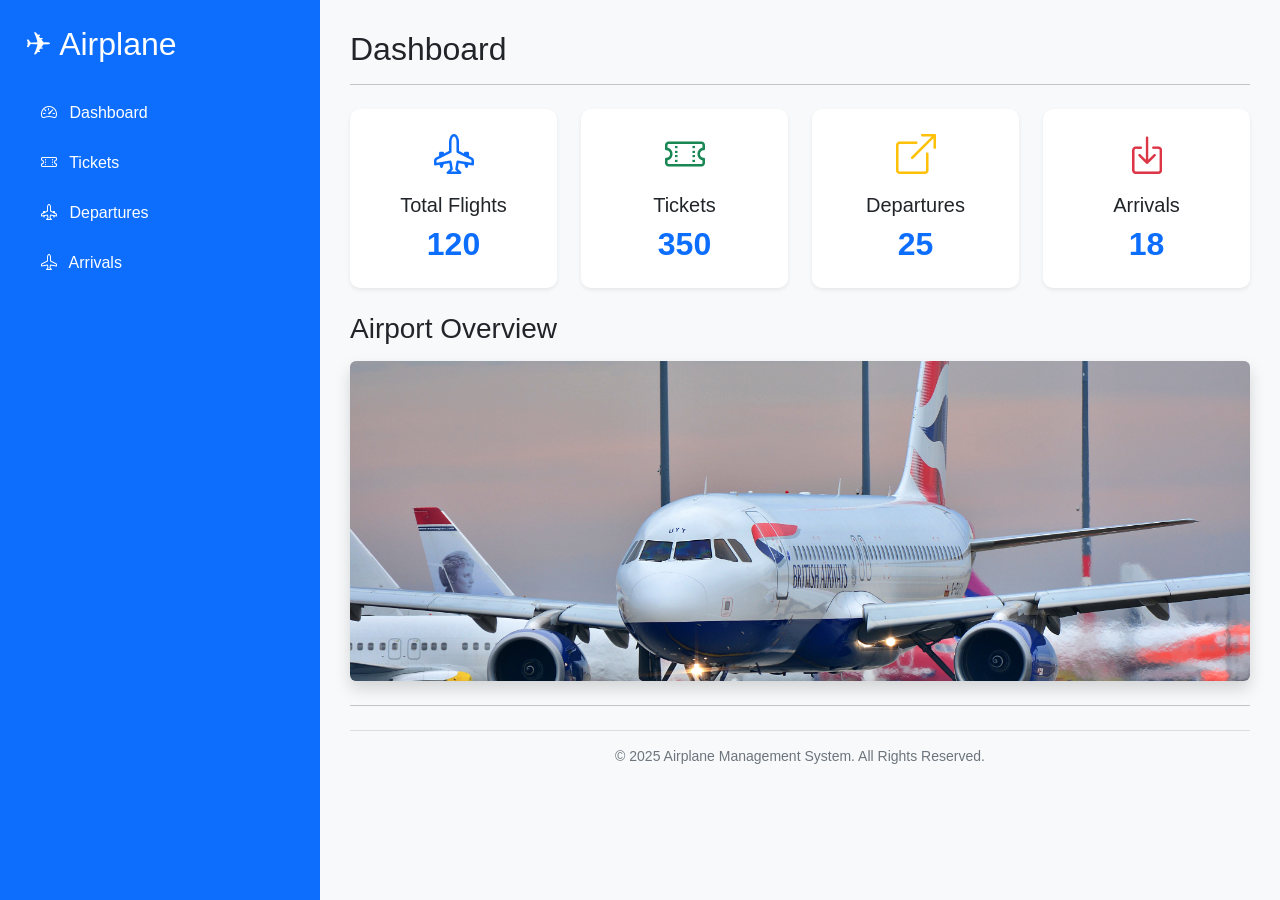
==== index.html @ 70f8caa6 "Initial commit of Airplane Management System" ====
<!DOCTYPE html>
<html lang="en">

<head>
    <meta charset="UTF-8">
    <meta name="viewport" content="width=device-width, initial-scale=1.0">

    <title>Dashboard | Airplane Management System</title>

    <!-- Bootstrap CSS -->
    <link href="https://cdn.jsdelivr.net/npm/bootstrap@5.3.7/dist/css/bootstrap.min.css" rel="stylesheet">
    <!-- Bootstrap Icons -->
<link rel="stylesheet" href="https://cdn.jsdelivr.net/npm/bootstrap-icons@1.11.3/font/bootstrap-icons.min.css">

    <!-- Custom CSS -->
    <link rel="stylesheet" href="css/style.css">
</head>

<body>

    <div class="container-fluid">
        <div class="row">

            <!-- ================= Sidebar Start ================= -->
            <div class="col-md-3 sidebar">

                <h2 class="logo">✈ Airplane</h2>

                <ul class="nav flex-column">

    <li class="nav-item">
        <a href="index.html" class="nav-link active">
            <i class="bi bi-speedometer2"></i> Dashboard
        </a>
    </li>

    <li class="nav-item">
        <a href="tickets.html" class="nav-link">
            <i class="bi bi-ticket-perforated"></i> Tickets
        </a>
    </li>

    <li class="nav-item">
        <a href="departures.html" class="nav-link">
            <i class="bi bi-airplane-engines"></i> Departures
        </a>
    </li>

    <li class="nav-item">
        <a href="arrivals.html" class="nav-link">
            <i class="bi bi-airplane"></i> Arrivals
        </a>
    </li>

</ul>

            </div>
            <!-- ================= Sidebar End ================= -->


            <!-- ================= Main Content Start ================= -->
            <div class="col-md-9 main-content">

                <h2 class="mb-3">Dashboard</h2>

                <hr class="mb-4">

                <div class="row">

                    <!-- Card 1 -->
                    <div class="col-md-3 mb-4">
                        <div class="card shadow-sm">
                            <div class="card-body text-center">
    <i class="bi bi-airplane-engines fs-1 text-primary"></i>
    <h5 class="mt-2">Total Flights</h5>
    <h2>120</h2>
</div>
                        </div>
                    </div>

                    <!-- Card 2 -->
                    <div class="col-md-3 mb-4">
                        <div class="card shadow-sm">
                            <div class="card-body text-center">
    <i class="bi bi-ticket-perforated fs-1 text-success"></i>
    <h5 class="mt-2">Tickets</h5>
    <h2>350</h2>
</div>
                        </div>
                    </div>

                    <!-- Card 3 -->
                    <div class="col-md-3 mb-4">
                        <div class="card shadow-sm">
                            <div class="card-body text-center">
    <i class="bi bi-box-arrow-up-right fs-1 text-warning"></i>
    <h5 class="mt-2">Departures</h5>
    <h2>25</h2>
</div>
                        </div>
                    </div>

                    <!-- Card 4 -->
                    <div class="col-md-3 mb-4">
                        <div class="card shadow-sm">
                           <div class="card-body text-center">
    <i class="bi bi-box-arrow-in-down fs-1 text-danger"></i>
    <h5 class="mt-2">Arrivals</h5>
    <h2>18</h2>
</div>
                        </div>
                    </div>

                </div>
                <h3 class="mb-3">Airport Overview</h3>

<div class="mb-4">
    <img src="images/aeroplane.jpg"
         class="img-fluid rounded shadow w-100 dashboard-image"
         alt="Airport Overview">
</div>

                <!-- ================= Footer Start ================= -->
                <hr>

                <footer class="text-center mt-4">
                    <p class="mb-0">
                        &copy; 2025 Airplane Management System. All Rights Reserved.
                    </p>
                </footer>
                <!-- ================= Footer End ================= -->

            </div>
            <!-- ================= Main Content End ================= -->

        </div>
    </div>

</body>

</html>
---- css/style.css ----
* {
    margin: 0;
    padding: 0;
    box-sizing: border-box;
}

body {
    background-color: #f8f9fa;
    font-family: Arial, Helvetica, sans-serif;
}

/* Sidebar */
.sidebar {
    background-color: #0d6efd;
    min-height: 100vh;
    padding: 25px;
}

.logo {
    color: white;
    margin-bottom: 30px;
}

.nav-link {
    color: white;
    margin-bottom: 10px;
    border-radius: 5px;
    transition: 0.3s;
}

.nav-link:hover {
    background-color: white;
    color: #0d6efd;
}

/* Main Content */
.main-content {
    padding: 30px;
}

/* Dashboard Cards */
.card {
    border: none;
    border-radius: 10px;
    transition: 0.3s;
}

.card:hover {
    transform: translateY(-5px);
}

.card h2 {
    color: #0d6efd;
    font-weight: bold;
}
/* Footer */

footer {
    margin-top: 30px;
    padding: 15px 0;
    border-top: 1px solid #ddd;
}

footer p {
    color: #6c757d;
    font-size: 14px;
    margin: 0;
}
/* Sidebar Icons */
.nav-link i {
    margin-right: 8px;
}

/* Dashboard Cards */
.card {
    border: none;
    transition: transform 0.3s ease;
}

.card:hover {
    transform: translateY(-5px);
}
.dashboard-image{
    width:100%;
    height:320px;
    object-fit:cover;
    border-radius:10px;
}
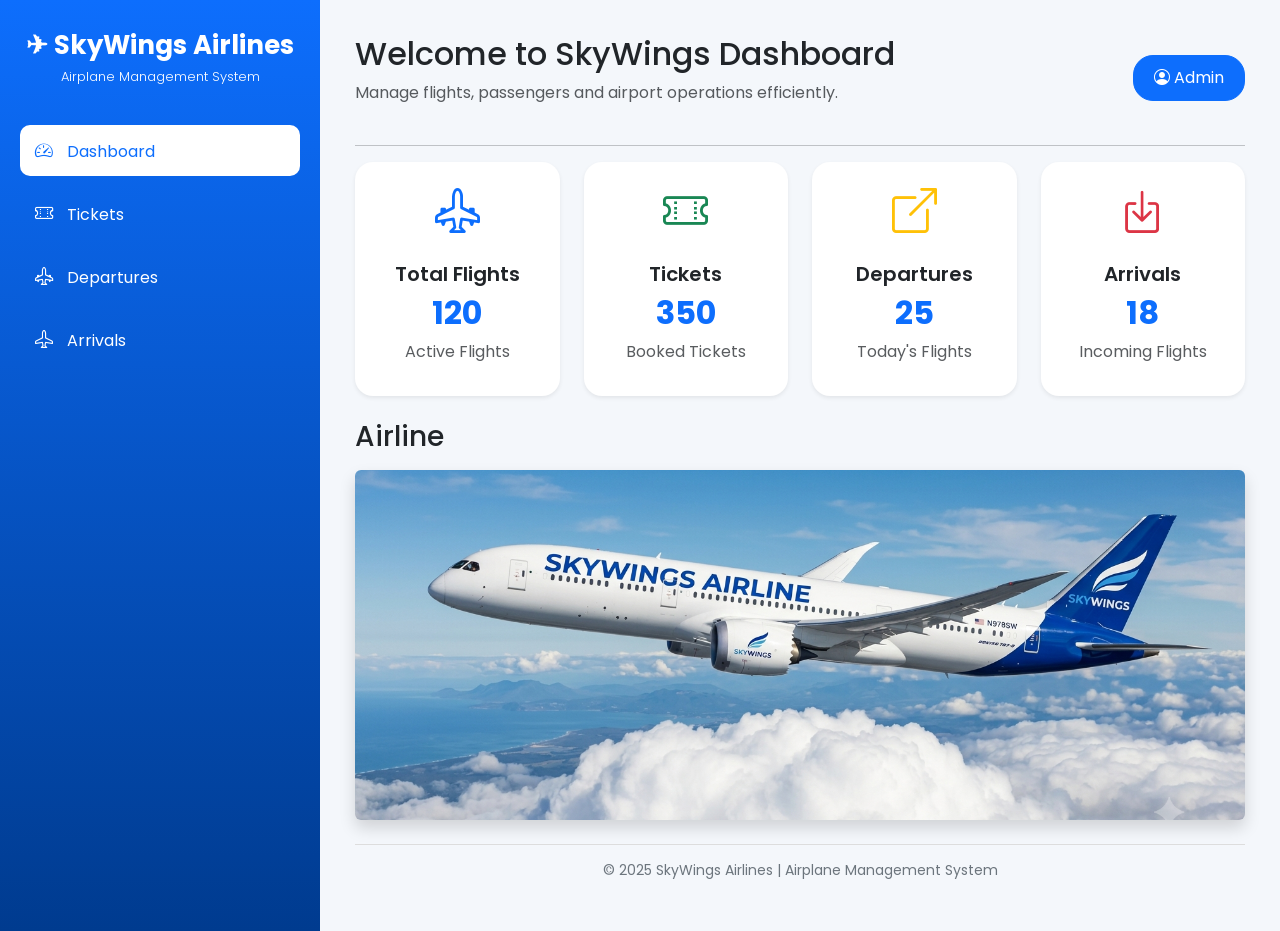
==== commit 51ab5c50: "Updated Airplane Management System UI with SkyWings Airlines theme" ====
--- a/index.html
+++ b/index.html
@@ -2,139 +2,403 @@
 <html lang="en">
 
 <head>
-    <meta charset="UTF-8">
-    <meta name="viewport" content="width=device-width, initial-scale=1.0">
-
-    <title>Dashboard | Airplane Management System</title>
-
-    <!-- Bootstrap CSS -->
-    <link href="https://cdn.jsdelivr.net/npm/bootstrap@5.3.7/dist/css/bootstrap.min.css" rel="stylesheet">
-    <!-- Bootstrap Icons -->
+
+<meta charset="UTF-8">
+<meta name="viewport" content="width=device-width, initial-scale=1.0">
+
+<title>Dashboard | SkyWings Airlines</title>
+
+
+<!-- Bootstrap CSS -->
+<link href="https://cdn.jsdelivr.net/npm/bootstrap@5.3.7/dist/css/bootstrap.min.css" rel="stylesheet">
+
+
+<!-- Bootstrap Icons -->
 <link rel="stylesheet" href="https://cdn.jsdelivr.net/npm/bootstrap-icons@1.11.3/font/bootstrap-icons.min.css">
 
-    <!-- Custom CSS -->
-    <link rel="stylesheet" href="css/style.css">
+
+<!-- Custom CSS -->
+<link rel="stylesheet" href="css/style.css">
+
+
 </head>
 
+
 <body>
 
-    <div class="container-fluid">
-        <div class="row">
-
-            <!-- ================= Sidebar Start ================= -->
-            <div class="col-md-3 sidebar">
-
-                <h2 class="logo">✈ Airplane</h2>
-
-                <ul class="nav flex-column">
-
-    <li class="nav-item">
-        <a href="index.html" class="nav-link active">
-            <i class="bi bi-speedometer2"></i> Dashboard
-        </a>
-    </li>
-
-    <li class="nav-item">
-        <a href="tickets.html" class="nav-link">
-            <i class="bi bi-ticket-perforated"></i> Tickets
-        </a>
-    </li>
-
-    <li class="nav-item">
-        <a href="departures.html" class="nav-link">
-            <i class="bi bi-airplane-engines"></i> Departures
-        </a>
-    </li>
-
-    <li class="nav-item">
-        <a href="arrivals.html" class="nav-link">
-            <i class="bi bi-airplane"></i> Arrivals
-        </a>
-    </li>
+
+<div class="container-fluid">
+
+<div class="row">
+
+
+<!-- Sidebar -->
+
+<div class="col-md-3 sidebar">
+
+
+<h2 class="logo">
+✈ SkyWings Airlines
+
+<span>
+Airplane Management System
+</span>
+
+</h2>
+
+
+
+<ul class="nav flex-column">
+
+
+<li class="nav-item">
+
+<a href="index.html" class="nav-link active">
+
+<i class="bi bi-speedometer2"></i>
+Dashboard
+
+</a>
+
+</li>
+
+
+
+<li class="nav-item">
+
+<a href="tickets.html" class="nav-link">
+
+<i class="bi bi-ticket-perforated"></i>
+Tickets
+
+</a>
+
+</li>
+
+
+
+
+<li class="nav-item">
+
+<a href="departures.html" class="nav-link">
+
+<i class="bi bi-airplane-engines"></i>
+Departures
+
+</a>
+
+</li>
+
+
+
+
+<li class="nav-item">
+
+<a href="arrivals.html" class="nav-link">
+
+<i class="bi bi-airplane"></i>
+Arrivals
+
+</a>
+
+</li>
+
+
 
 </ul>
 
-            </div>
-            <!-- ================= Sidebar End ================= -->
-
-
-            <!-- ================= Main Content Start ================= -->
-            <div class="col-md-9 main-content">
-
-                <h2 class="mb-3">Dashboard</h2>
-
-                <hr class="mb-4">
-
-                <div class="row">
-
-                    <!-- Card 1 -->
-                    <div class="col-md-3 mb-4">
-                        <div class="card shadow-sm">
-                            <div class="card-body text-center">
-    <i class="bi bi-airplane-engines fs-1 text-primary"></i>
-    <h5 class="mt-2">Total Flights</h5>
-    <h2>120</h2>
-</div>
-                        </div>
-                    </div>
-
-                    <!-- Card 2 -->
-                    <div class="col-md-3 mb-4">
-                        <div class="card shadow-sm">
-                            <div class="card-body text-center">
-    <i class="bi bi-ticket-perforated fs-1 text-success"></i>
-    <h5 class="mt-2">Tickets</h5>
-    <h2>350</h2>
-</div>
-                        </div>
-                    </div>
-
-                    <!-- Card 3 -->
-                    <div class="col-md-3 mb-4">
-                        <div class="card shadow-sm">
-                            <div class="card-body text-center">
-    <i class="bi bi-box-arrow-up-right fs-1 text-warning"></i>
-    <h5 class="mt-2">Departures</h5>
-    <h2>25</h2>
-</div>
-                        </div>
-                    </div>
-
-                    <!-- Card 4 -->
-                    <div class="col-md-3 mb-4">
-                        <div class="card shadow-sm">
-                           <div class="card-body text-center">
-    <i class="bi bi-box-arrow-in-down fs-1 text-danger"></i>
-    <h5 class="mt-2">Arrivals</h5>
-    <h2>18</h2>
-</div>
-                        </div>
-                    </div>
-
-                </div>
-                <h3 class="mb-3">Airport Overview</h3>
+
+</div>
+
+
+
+
+
+<!-- Main Content -->
+
+
+<div class="col-md-9 main-content">
+
+
+
+<!-- Top Header -->
+
+<div class="d-flex justify-content-between align-items-center mb-4">
+
+
+<div>
+
+<h2>
+Welcome to SkyWings Dashboard
+</h2>
+
+
+<p class="text-muted">
+Manage flights, passengers and airport operations efficiently.
+</p>
+
+
+</div>
+
+
+
+<button class="btn btn-primary">
+
+<i class="bi bi-person-circle"></i>
+
+Admin
+
+</button>
+
+
+</div>
+
+
+
+
+
+<hr>
+
+
+
+
+
+<!-- Dashboard Cards -->
+
+
+<div class="row">
+
+
+
+<div class="col-md-3 mb-4">
+
+
+<div class="card shadow-sm">
+
+
+<div class="card-body text-center">
+
+
+<i class="bi bi-airplane-engines text-primary"></i>
+
+
+<h5 class="mt-3">
+Total Flights
+</h5>
+
+
+<h2>
+120
+</h2>
+
+
+<p class="text-muted">
+Active Flights
+</p>
+
+
+</div>
+
+
+</div>
+
+
+</div>
+
+
+
+
+
+
+
+<div class="col-md-3 mb-4">
+
+
+<div class="card shadow-sm">
+
+
+<div class="card-body text-center">
+
+
+<i class="bi bi-ticket-perforated text-success"></i>
+
+
+<h5 class="mt-3">
+Tickets
+</h5>
+
+
+<h2>
+350
+</h2>
+
+
+<p class="text-muted">
+Booked Tickets
+</p>
+
+
+</div>
+
+
+</div>
+
+
+</div>
+
+
+
+
+
+
+
+
+<div class="col-md-3 mb-4">
+
+
+<div class="card shadow-sm">
+
+
+<div class="card-body text-center">
+
+
+<i class="bi bi-box-arrow-up-right text-warning"></i>
+
+
+<h5 class="mt-3">
+Departures
+</h5>
+
+
+<h2>
+25
+</h2>
+
+
+<p class="text-muted">
+Today's Flights
+</p>
+
+
+</div>
+
+
+</div>
+
+
+</div>
+
+
+
+
+
+
+
+<div class="col-md-3 mb-4">
+
+
+<div class="card shadow-sm">
+
+
+<div class="card-body text-center">
+
+
+<i class="bi bi-box-arrow-in-down text-danger"></i>
+
+
+<h5 class="mt-3">
+Arrivals
+</h5>
+
+
+<h2>
+18
+</h2>
+
+
+<p class="text-muted">
+Incoming Flights
+</p>
+
+
+</div>
+
+
+</div>
+
+
+</div>
+
+
+
+
+
+</div>
+
+
+
+
+
+
+<!-- Image Section -->
+
+
+<h3 class="mb-3">
+Airline
+</h3>
+
+
 
 <div class="mb-4">
-    <img src="images/aeroplane.jpg"
-         class="img-fluid rounded shadow w-100 dashboard-image"
-         alt="Airport Overview">
-</div>
-
-                <!-- ================= Footer Start ================= -->
-                <hr>
-
-                <footer class="text-center mt-4">
-                    <p class="mb-0">
-                        &copy; 2025 Airplane Management System. All Rights Reserved.
-                    </p>
-                </footer>
-                <!-- ================= Footer End ================= -->
-
-            </div>
-            <!-- ================= Main Content End ================= -->
-
-        </div>
-    </div>
+
+
+<img src="images/aeroplane.png"
+
+class="img-fluid rounded shadow w-100 dashboard-image"
+
+alt="Airline">
+
+
+</div>
+
+
+
+
+
+
+
+<!-- Footer -->
+
+
+<footer class="text-center mt-4">
+
+
+<p class="mb-0">
+
+© 2025 SkyWings Airlines |
+
+Airplane Management System
+
+</p>
+
+
+</footer>
+
+
+
+
+
+
+</div>
+
+
+
+</div>
+
+
+</div>
+
+
 
 </body>
 
--- a/css/style.css
+++ b/css/style.css
@@ -1,88 +1,340 @@
-* {
-    margin: 0;
-    padding: 0;
-    box-sizing: border-box;
-}
-
-body {
-    background-color: #f8f9fa;
-    font-family: Arial, Helvetica, sans-serif;
-}
-
-/* Sidebar */
-.sidebar {
-    background-color: #0d6efd;
-    min-height: 100vh;
-    padding: 25px;
-}
-
-.logo {
-    color: white;
-    margin-bottom: 30px;
-}
-
-.nav-link {
-    color: white;
-    margin-bottom: 10px;
-    border-radius: 5px;
-    transition: 0.3s;
-}
-
-.nav-link:hover {
-    background-color: white;
-    color: #0d6efd;
-}
-
-/* Main Content */
-.main-content {
-    padding: 30px;
-}
-
-/* Dashboard Cards */
-.card {
-    border: none;
-    border-radius: 10px;
-    transition: 0.3s;
-}
-
-.card:hover {
-    transform: translateY(-5px);
-}
-
-.card h2 {
-    color: #0d6efd;
-    font-weight: bold;
-}
-/* Footer */
-
-footer {
-    margin-top: 30px;
-    padding: 15px 0;
-    border-top: 1px solid #ddd;
-}
-
-footer p {
-    color: #6c757d;
-    font-size: 14px;
-    margin: 0;
-}
-/* Sidebar Icons */
-.nav-link i {
-    margin-right: 8px;
-}
-
-/* Dashboard Cards */
-.card {
-    border: none;
-    transition: transform 0.3s ease;
-}
-
-.card:hover {
-    transform: translateY(-5px);
-}
+/* Google Font */
+@import url('https://fonts.googleapis.com/css2?family=Poppins:wght@300;400;500;600;700&display=swap');
+
+
+/* Global Styling */
+
+*{
+    margin:0;
+    padding:0;
+    box-sizing:border-box;
+}
+
+
+body{
+
+    background-color:#f4f7fb;
+
+    font-family:'Poppins', Arial, sans-serif;
+
+}
+
+
+
+/* ================= Sidebar ================= */
+
+
+.sidebar{
+
+    background:linear-gradient(180deg,#0d6efd,#003b8f);
+
+    min-height:100vh;
+
+    padding:30px 20px;
+
+}
+
+
+
+/* Airline Logo */
+
+.logo{
+
+    color:white;
+
+    text-align:center;
+
+    font-size:26px;
+
+    font-weight:700;
+
+    margin-bottom:40px;
+
+}
+
+
+
+.logo span{
+
+    display:block;
+
+    font-size:13px;
+
+    font-weight:300;
+
+    margin-top:8px;
+
+}
+
+
+
+/* Navigation Links */
+
+
+.nav-link{
+
+    color:white;
+
+    padding:12px 15px;
+
+    margin-bottom:12px;
+
+    border-radius:10px;
+
+    transition:0.3s;
+
+    font-size:16px;
+
+}
+
+
+
+.nav-link i{
+
+    margin-right:10px;
+
+    font-size:18px;
+
+}
+
+
+
+
+/* Hover + Active */
+
+
+.nav-link:hover,
+
+.nav-link.active{
+
+
+    background-color:white;
+
+    color:#0d6efd !important;
+
+
+}
+
+
+
+
+
+/* ================= Main Content ================= */
+
+
+.main-content{
+
+    padding:35px;
+
+}
+
+
+
+/* Header Button */
+
+
+.btn-primary{
+
+
+    border-radius:20px;
+
+    padding:10px 20px;
+
+
+}
+
+
+
+
+
+/* ================= Dashboard Cards ================= */
+
+
+.card{
+
+
+    border:none;
+
+    border-radius:18px;
+
+    background:white;
+
+    transition:0.3s;
+
+    height:100%;
+
+
+}
+
+
+
+.card:hover{
+
+
+    transform:translateY(-8px);
+
+    box-shadow:0 10px 25px rgba(0,0,0,0.15);
+
+
+}
+
+
+
+.card-body i{
+
+
+    font-size:45px;
+
+
+}
+
+
+
+.card h5{
+
+
+    font-weight:600;
+
+}
+
+
+
+.card h2{
+
+
+    color:#0d6efd;
+
+    font-size:32px;
+
+    font-weight:700;
+
+}
+
+
+
+/* ================= Image ================= */
+
+
 .dashboard-image{
+
+
     width:100%;
-    height:320px;
+
+    height:350px;
+
     object-fit:cover;
-    border-radius:10px;
+
+    border-radius:15px;
+
+
+}
+
+
+
+/* ================= Footer ================= */
+
+
+footer{
+
+
+    margin-top:30px;
+
+    padding:15px 0;
+
+    border-top:1px solid #ddd;
+
+
+}
+
+
+
+footer p{
+
+
+    color:#6c757d;
+
+    font-size:14px;
+
+
+}
+
+
+
+/* ================= Tables (Tickets, Arrivals, Departures) ================= */
+
+
+.table{
+
+
+    background:white;
+
+    border-radius:12px;
+
+    overflow:hidden;
+
+
+}
+
+
+
+.table thead{
+
+
+    background:#0d6efd;
+
+    color:white;
+
+
+}
+
+
+
+.table-hover tbody tr:hover{
+
+
+    background-color:#f1f6ff;
+
+
+}
+
+
+
+/* Badges */
+
+
+.badge{
+
+
+    padding:8px 12px;
+
+    border-radius:20px;
+
+
+}
+
+
+
+
+
+/* Responsive Design */
+
+
+@media(max-width:768px){
+
+
+.sidebar{
+
+    min-height:auto;
+
+}
+
+
+
+.main-content{
+
+    padding:20px;
+
+}
+
+
 }
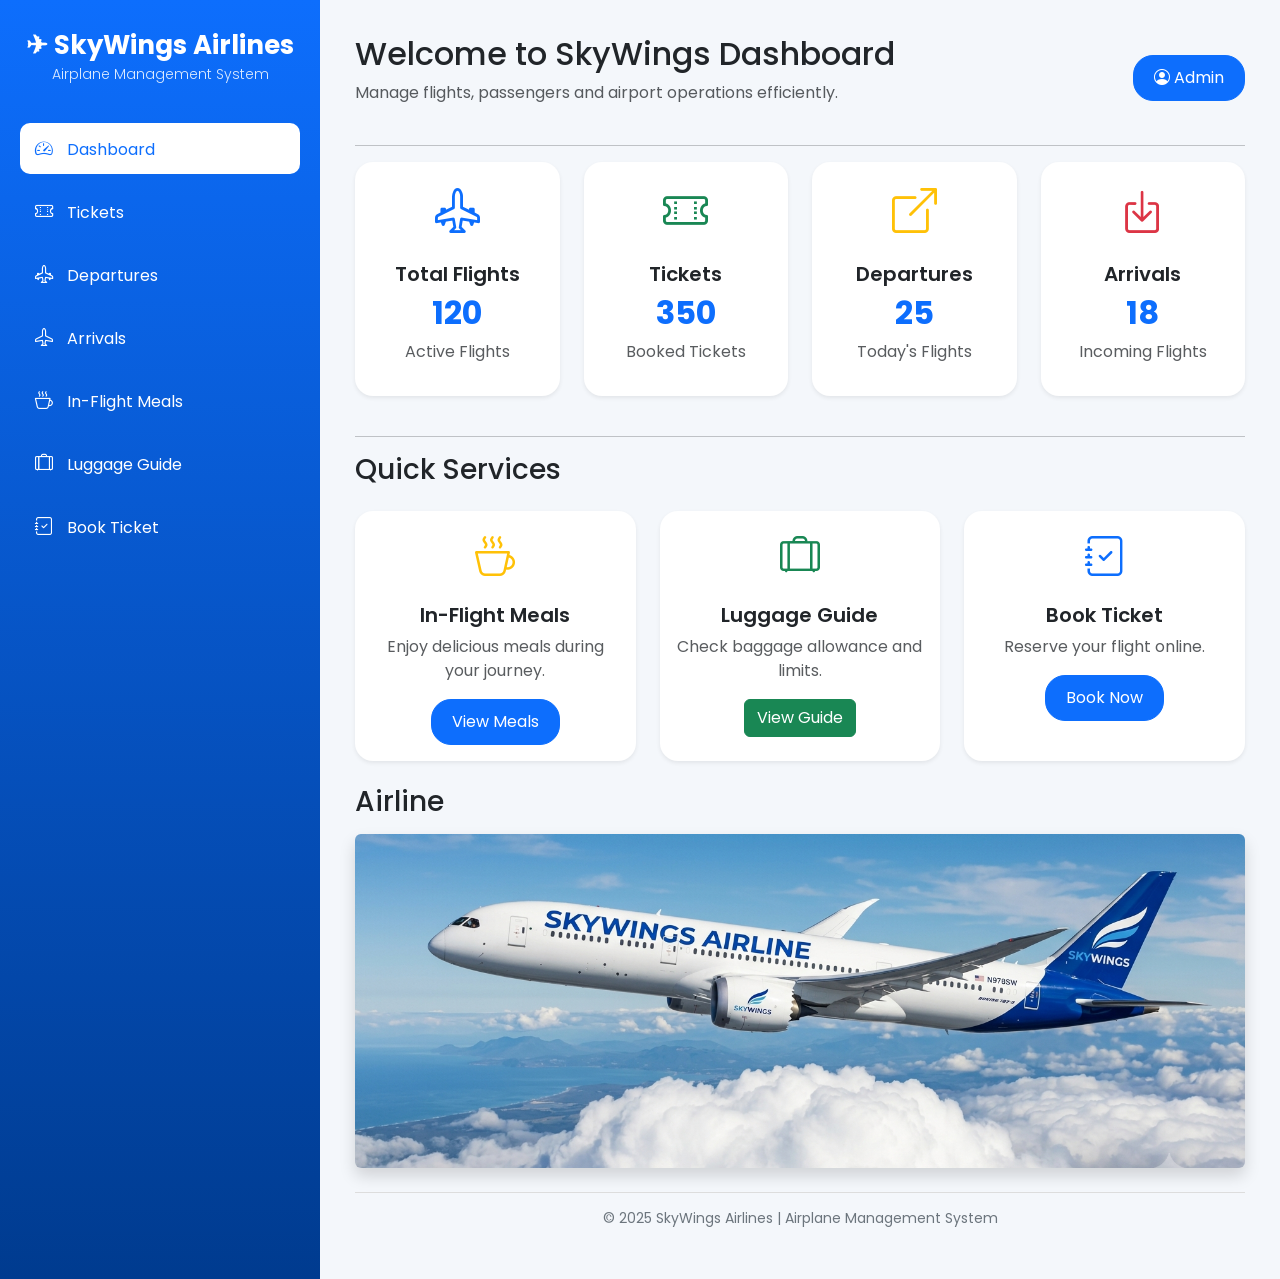
==== commit b7a6ec44: "Updated SkyWings Airlines dashboard previous featres and added new features" ====
--- a/index.html
+++ b/index.html
@@ -1,405 +1,430 @@
 <!DOCTYPE html>
 <html lang="en">
-
 <head>
-
-<meta charset="UTF-8">
-<meta name="viewport" content="width=device-width, initial-scale=1.0">
-
-<title>Dashboard | SkyWings Airlines</title>
-
-
-<!-- Bootstrap CSS -->
-<link href="https://cdn.jsdelivr.net/npm/bootstrap@5.3.7/dist/css/bootstrap.min.css" rel="stylesheet">
-
-
-<!-- Bootstrap Icons -->
-<link rel="stylesheet" href="https://cdn.jsdelivr.net/npm/bootstrap-icons@1.11.3/font/bootstrap-icons.min.css">
-
-
-<!-- Custom CSS -->
-<link rel="stylesheet" href="css/style.css">
-
-
+  <meta charset="UTF-8">
+  <meta name="viewport" content="width=device-width, initial-scale=1.0">
+  <title>Dashboard | SkyWings Airlines</title>
+
+  <!-- Bootstrap CSS -->
+  <link href="https://cdn.jsdelivr.net/npm/bootstrap@5.3.7/dist/css/bootstrap.min.css" rel="stylesheet">
+  <!-- Bootstrap Icons -->
+  <link rel="stylesheet" href="https://cdn.jsdelivr.net/npm/bootstrap-icons@1.11.3/font/bootstrap-icons.min.css">
+  <!-- Google Font -->
+  <link rel="preconnect" href="https://fonts.googleapis.com">
+  <link rel="preconnect" href="https://fonts.gstatic.com" crossorigin>
+  <link href="https://fonts.googleapis.com/css2?family=Poppins:wght@300;400;500;600;700&display=swap" rel="stylesheet">
+
+  <style>
+    /* ----- global reset & base ----- */
+    * {
+      margin: 0;
+      padding: 0;
+      box-sizing: border-box;
+    }
+
+    body {
+        overflow-x:hidden;
+      background-color: #f4f7fb;
+      font-family: 'Poppins', Arial, sans-serif;
+    }
+
+    /* ----- sidebar (desktop) ----- */
+    .sidebar {
+      background: linear-gradient(180deg, #0d6efd, #003b8f);
+      min-height: 100vh;
+      padding: 30px 20px;
+      transition: transform 0.3s ease;
+    }
+
+    .logo {
+      color: white;
+      text-align: center;
+      font-size: 26px;
+      font-weight: 700;
+      margin-bottom: 40px;
+    }
+    .logo small {
+      display: block;
+      font-size: 14px;
+      margin-top: 5px;
+      color: #dbeafe;
+      font-weight: 300;
+    }
+
+    .nav-link {
+      color: white;
+      padding: 12px 15px;
+      margin-bottom: 12px;
+      border-radius: 10px;
+      transition: 0.3s;
+      font-size: 16px;
+    }
+    .nav-link i {
+      margin-right: 10px;
+      font-size: 18px;
+    }
+    .nav-link:hover,
+    .nav-link.active {
+      background-color: white;
+      color: #0d6efd !important;
+    }
+
+    /* ----- main content ----- */
+    .main-content {
+      padding: 35px;
+    }
+
+    .btn-primary {
+      border-radius: 20px;
+      padding: 10px 20px;
+    }
+
+    /* cards */
+    .card {
+      border: none;
+      border-radius: 18px;
+      background: white;
+      transition: 0.3s;
+      height: 100%;
+    }
+    .card:hover {
+      transform: translateY(-8px);
+      box-shadow: 0 10px 25px rgba(0, 0, 0, 0.15);
+    }
+    .card-body i {
+      font-size: 45px;
+    }
+    .card h5 {
+      font-weight: 600;
+    }
+    .card h2 {
+      color: #0d6efd;
+      font-size: 32px;
+      font-weight: 700;
+    }
+
+    /* image */
+    .dashboard-image {
+      width: 100%;
+      aspect-ratio: 16/6;
+      object-fit: cover;
+      border-radius: 15px;
+    }
+
+    /* footer */
+    footer {
+      margin-top: 30px;
+      padding: 15px 0;
+      border-top: 1px solid #ddd;
+    }
+    footer p {
+      color: #6c757d;
+      font-size: 14px;
+    }
+
+    /* ----- hamburger toggle (hidden on desktop) ----- */
+    .navbar-toggler {
+      border: none;
+      background: transparent;
+      font-size: 2rem;
+      color: #0d6efd;
+      padding: 0;
+      line-height: 1;
+    }
+    .navbar-toggler:focus {
+      box-shadow: none;
+    }
+
+    /* offcanvas (mobile sidebar) */
+    .offcanvas {
+      background: linear-gradient(180deg, #0d6efd, #003b8f);
+      max-width: 300px;
+      width: 80%;
+    }
+    .offcanvas .logo {
+      margin-top: 20px;
+      margin-bottom: 30px;
+    }
+    .offcanvas .nav-link {
+      color: white;
+    }
+    .offcanvas .nav-link:hover,
+    .offcanvas .nav-link.active {
+      background-color: white;
+      color: #0d6efd !important;
+    }
+
+    /* ----- responsive tweaks ----- */
+    @media (max-width: 768px) {
+      /* hide desktop sidebar */
+      .sidebar {
+        display: none;
+      }
+      /* show hamburger */
+      .mobile-nav-toggle {
+        display: block !important;
+      }
+      .main-content {
+        padding: 20px;
+      }
+      .dashboard-image {
+        height: 250px;
+      }
+      /* ensure offcanvas links spacing */
+      .offcanvas .nav-link {
+        padding: 12px 15px;
+        margin-bottom: 12px;
+        border-radius: 10px;
+      }
+      /* adjust card cols on small */
+      .row .col-md-3 {
+        margin-bottom: 1rem;
+      }
+    }
+
+    @media (min-width: 769px) {
+      .mobile-nav-toggle {
+        display: none !important;
+      }
+    }
+  </style>
 </head>
-
-
 <body>
 
-
 <div class="container-fluid">
 
-<div class="row">
-
-
-<!-- Sidebar -->
-
-<div class="col-md-3 sidebar">
-
-
-<h2 class="logo">
-✈ SkyWings Airlines
-
-<span>
-Airplane Management System
-</span>
-
-</h2>
-
-
-
-<ul class="nav flex-column">
-
-
-<li class="nav-item">
-
-<a href="index.html" class="nav-link active">
-
-<i class="bi bi-speedometer2"></i>
-Dashboard
-
-</a>
-
-</li>
-
-
-
-<li class="nav-item">
-
-<a href="tickets.html" class="nav-link">
-
-<i class="bi bi-ticket-perforated"></i>
-Tickets
-
-</a>
-
-</li>
-
-
-
-
-<li class="nav-item">
-
-<a href="departures.html" class="nav-link">
-
-<i class="bi bi-airplane-engines"></i>
-Departures
-
-</a>
-
-</li>
-
-
-
-
-<li class="nav-item">
-
-<a href="arrivals.html" class="nav-link">
-
-<i class="bi bi-airplane"></i>
-Arrivals
-
-</a>
-
-</li>
-
-
-
-</ul>
-
-
+  <!-- ====== ROW: desktop sidebar + main ====== -->
+  <div class="row">
+
+    <!-- DESKTOP SIDEBAR (hidden on mobile) -->
+    <div class="col-md-3 sidebar" id="desktopSidebar">
+      <h2 class="logo">
+        ✈ SkyWings Airlines
+        <small>Airplane Management System</small>
+      </h2>
+
+      <ul class="nav flex-column">
+        <li class="nav-item">
+          <a href="index.html" class="nav-link active">
+            <i class="bi bi-speedometer2"></i> Dashboard
+          </a>
+        </li>
+        <li class="nav-item">
+          <a href="tickets.html" class="nav-link">
+            <i class="bi bi-ticket-perforated"></i> Tickets
+          </a>
+        </li>
+        <li class="nav-item">
+          <a href="departures.html" class="nav-link">
+            <i class="bi bi-airplane-engines"></i> Departures
+          </a>
+        </li>
+        <li class="nav-item">
+          <a href="arrivals.html" class="nav-link">
+            <i class="bi bi-airplane"></i> Arrivals
+          </a>
+        </li>
+        <li class="nav-item">
+          <a href="meals.html" class="nav-link">
+            <i class="bi bi-cup-hot"></i> In-Flight Meals
+          </a>
+        </li>
+        <li class="nav-item">
+          <a href="luggage.html" class="nav-link">
+            <i class="bi bi-suitcase-lg"></i> Luggage Guide
+          </a>
+        </li>
+        <li class="nav-item">
+          <a href="book-ticket.html" class="nav-link">
+            <i class="bi bi-journal-check"></i> Book Ticket
+          </a>
+        </li>
+      </ul>
+    </div>
+
+    <!-- ===== MAIN CONTENT (col-md-9) ===== -->
+    <div class="col-md-9 main-content">
+
+      <!-- top bar with hamburger + admin button -->
+      <div class="d-flex justify-content-between align-items-center mb-4">
+        <div class="d-flex align-items-center">
+          <!-- Hamburger toggle (visible on mobile) -->
+          <button class="navbar-toggler mobile-nav-toggle me-3" type="button" data-bs-toggle="offcanvas" data-bs-target="#mobileSidebar" aria-controls="mobileSidebar">
+            <i class="bi bi-list"></i>
+          </button>
+          <div>
+            <h2>Welcome to SkyWings Dashboard</h2>
+            <p class="text-muted">Manage flights, passengers and airport operations efficiently.</p>
+          </div>
+        </div>
+
+        <button class="btn btn-primary">
+          <i class="bi bi-person-circle"></i> Admin
+        </button>
+      </div>
+
+      <hr>
+
+      <!-- cards -->
+      <div class="row">
+        <div class="col-md-3 mb-4">
+          <div class="card shadow-sm">
+            <div class="card-body text-center">
+              <i class="bi bi-airplane-engines text-primary"></i>
+              <h5 class="mt-3">Total Flights</h5>
+              <h2>120</h2>
+              <p class="text-muted">Active Flights</p>
+            </div>
+          </div>
+        </div>
+        <div class="col-md-3 mb-4">
+          <div class="card shadow-sm">
+            <div class="card-body text-center">
+              <i class="bi bi-ticket-perforated text-success"></i>
+              <h5 class="mt-3">Tickets</h5>
+              <h2>350</h2>
+              <p class="text-muted">Booked Tickets</p>
+            </div>
+          </div>
+        </div>
+        <div class="col-md-3 mb-4">
+          <div class="card shadow-sm">
+            <div class="card-body text-center">
+              <i class="bi bi-box-arrow-up-right text-warning"></i>
+              <h5 class="mt-3">Departures</h5>
+              <h2>25</h2>
+              <p class="text-muted">Today's Flights</p>
+            </div>
+          </div>
+        </div>
+        <div class="col-md-3 mb-4">
+          <div class="card shadow-sm">
+            <div class="card-body text-center">
+              <i class="bi bi-box-arrow-in-down text-danger"></i>
+              <h5 class="mt-3">Arrivals</h5>
+              <h2>18</h2>
+              <p class="text-muted">Incoming Flights</p>
+            </div>
+          </div>
+        </div>
+      </div>
+
+      <hr>
+      <h3 class="mb-4">Quick Services</h3>
+
+      <div class="row">
+        <div class="col-md-4 mb-4">
+          <div class="card shadow-sm">
+            <div class="card-body text-center">
+              <i class="bi bi-cup-hot fs-1 text-warning"></i>
+              <h5 class="mt-3">In-Flight Meals</h5>
+              <p class="text-muted">Enjoy delicious meals during your journey.</p>
+              <a href="meals.html" class="btn btn-primary">View Meals</a>
+            </div>
+          </div>
+        </div>
+        <div class="col-md-4 mb-4">
+          <div class="card shadow-sm">
+            <div class="card-body text-center">
+              <i class="bi bi-suitcase-lg fs-1 text-success"></i>
+              <h5 class="mt-3">Luggage Guide</h5>
+              <p class="text-muted">Check baggage allowance and limits.</p>
+              <a href="luggage.html" class="btn btn-success">View Guide</a>
+            </div>
+          </div>
+        </div>
+        <div class="col-md-4 mb-4">
+          <div class="card shadow-sm">
+            <div class="card-body text-center">
+              <i class="bi bi-journal-check fs-1 text-primary"></i>
+              <h5 class="mt-3">Book Ticket</h5>
+              <p class="text-muted">Reserve your flight online.</p>
+              <a href="book-ticket.html" class="btn btn-primary">Book Now</a>
+            </div>
+          </div>
+        </div>
+      </div>
+
+      <!-- image -->
+      <h3 class="mb-3">Airline</h3>
+      <div class="mb-4">
+        <img src="images/aeroplane.png" class="img-fluid rounded shadow w-100 dashboard-image" alt="Airline">
+      </div>
+
+      <!-- footer -->
+      <footer class="text-center mt-4">
+        <p class="mb-0">© 2025 SkyWings Airlines | Airplane Management System</p>
+      </footer>
+
+    </div> <!-- /main-content -->
+  </div> <!-- /row -->
+</div> <!-- /container-fluid -->
+
+<!-- ===== MOBILE SIDEBAR (offcanvas, slides from left) ===== -->
+<div class="offcanvas offcanvas-start" tabindex="-1" id="mobileSidebar" aria-labelledby="mobileSidebarLabel">
+  <div class="offcanvas-body p-0">
+    <h2 class="logo" style="padding: 30px 20px 0 20px;">
+      ✈ SkyWings Airlines
+      <small>Airplane Management System</small>
+    </h2>
+    <ul class="nav flex-column" style="padding: 20px;">
+      <li class="nav-item">
+        <a href="index.html" class="nav-link active">
+          <i class="bi bi-speedometer2"></i> Dashboard
+        </a>
+      </li>
+      <li class="nav-item">
+        <a href="tickets.html" class="nav-link">
+          <i class="bi bi-ticket-perforated"></i> Tickets
+        </a>
+      </li>
+      <li class="nav-item">
+        <a href="departures.html" class="nav-link">
+          <i class="bi bi-airplane-engines"></i> Departures
+        </a>
+      </li>
+      <li class="nav-item">
+        <a href="arrivals.html" class="nav-link">
+          <i class="bi bi-airplane"></i> Arrivals
+        </a>
+      </li>
+      <li class="nav-item">
+        <a href="meals.html" class="nav-link">
+          <i class="bi bi-cup-hot"></i> In-Flight Meals
+        </a>
+      </li>
+      <li class="nav-item">
+        <a href="luggage.html" class="nav-link">
+          <i class="bi bi-suitcase-lg"></i> Luggage Guide
+        </a>
+      </li>
+      <li class="nav-item">
+        <a href="book-ticket.html" class="nav-link">
+          <i class="bi bi-journal-check"></i> Book Ticket
+        </a>
+      </li>
+    </ul>
+  </div>
 </div>
 
-
-
-
-
-<!-- Main Content -->
-
-
-<div class="col-md-9 main-content">
-
-
-
-<!-- Top Header -->
-
-<div class="d-flex justify-content-between align-items-center mb-4">
-
-
-<div>
-
-<h2>
-Welcome to SkyWings Dashboard
-</h2>
-
-
-<p class="text-muted">
-Manage flights, passengers and airport operations efficiently.
-</p>
-
-
-</div>
-
-
-
-<button class="btn btn-primary">
-
-<i class="bi bi-person-circle"></i>
-
-Admin
-
-</button>
-
-
-</div>
-
-
-
-
-
-<hr>
-
-
-
-
-
-<!-- Dashboard Cards -->
-
-
-<div class="row">
-
-
-
-<div class="col-md-3 mb-4">
-
-
-<div class="card shadow-sm">
-
-
-<div class="card-body text-center">
-
-
-<i class="bi bi-airplane-engines text-primary"></i>
-
-
-<h5 class="mt-3">
-Total Flights
-</h5>
-
-
-<h2>
-120
-</h2>
-
-
-<p class="text-muted">
-Active Flights
-</p>
-
-
-</div>
-
-
-</div>
-
-
-</div>
-
-
-
-
-
-
-
-<div class="col-md-3 mb-4">
-
-
-<div class="card shadow-sm">
-
-
-<div class="card-body text-center">
-
-
-<i class="bi bi-ticket-perforated text-success"></i>
-
-
-<h5 class="mt-3">
-Tickets
-</h5>
-
-
-<h2>
-350
-</h2>
-
-
-<p class="text-muted">
-Booked Tickets
-</p>
-
-
-</div>
-
-
-</div>
-
-
-</div>
-
-
-
-
-
-
-
-
-<div class="col-md-3 mb-4">
-
-
-<div class="card shadow-sm">
-
-
-<div class="card-body text-center">
-
-
-<i class="bi bi-box-arrow-up-right text-warning"></i>
-
-
-<h5 class="mt-3">
-Departures
-</h5>
-
-
-<h2>
-25
-</h2>
-
-
-<p class="text-muted">
-Today's Flights
-</p>
-
-
-</div>
-
-
-</div>
-
-
-</div>
-
-
-
-
-
-
-
-<div class="col-md-3 mb-4">
-
-
-<div class="card shadow-sm">
-
-
-<div class="card-body text-center">
-
-
-<i class="bi bi-box-arrow-in-down text-danger"></i>
-
-
-<h5 class="mt-3">
-Arrivals
-</h5>
-
-
-<h2>
-18
-</h2>
-
-
-<p class="text-muted">
-Incoming Flights
-</p>
-
-
-</div>
-
-
-</div>
-
-
-</div>
-
-
-
-
-
-</div>
-
-
-
-
-
-
-<!-- Image Section -->
-
-
-<h3 class="mb-3">
-Airline
-</h3>
-
-
-
-<div class="mb-4">
-
-
-<img src="images/aeroplane.png"
-
-class="img-fluid rounded shadow w-100 dashboard-image"
-
-alt="Airline">
-
-
-</div>
-
-
-
-
-
-
-
-<!-- Footer -->
-
-
-<footer class="text-center mt-4">
-
-
-<p class="mb-0">
-
-© 2025 SkyWings Airlines |
-
-Airplane Management System
-
-</p>
-
-
-</footer>
-
-
-
-
-
-
-</div>
-
-
-
-</div>
-
-
-</div>
-
-
+<!-- Bootstrap JS (required for offcanvas) -->
+<script src="https://cdn.jsdelivr.net/npm/bootstrap@5.3.7/dist/js/bootstrap.bundle.min.js"></script>
+
+<!-- small script to close offcanvas when a link is clicked (optional but good UX) -->
+<script>
+  document.addEventListener('DOMContentLoaded', function() {
+    const offcanvasEl = document.getElementById('mobileSidebar');
+    if (offcanvasEl) {
+      const links = offcanvasEl.querySelectorAll('.nav-link');
+      links.forEach(link => {
+        link.addEventListener('click', () => {
+          const offcanvas = bootstrap.Offcanvas.getInstance(offcanvasEl);
+          if (offcanvas) offcanvas.hide();
+        });
+      });
+    }
+  });
+</script>
 
 </body>
-
 </html>
